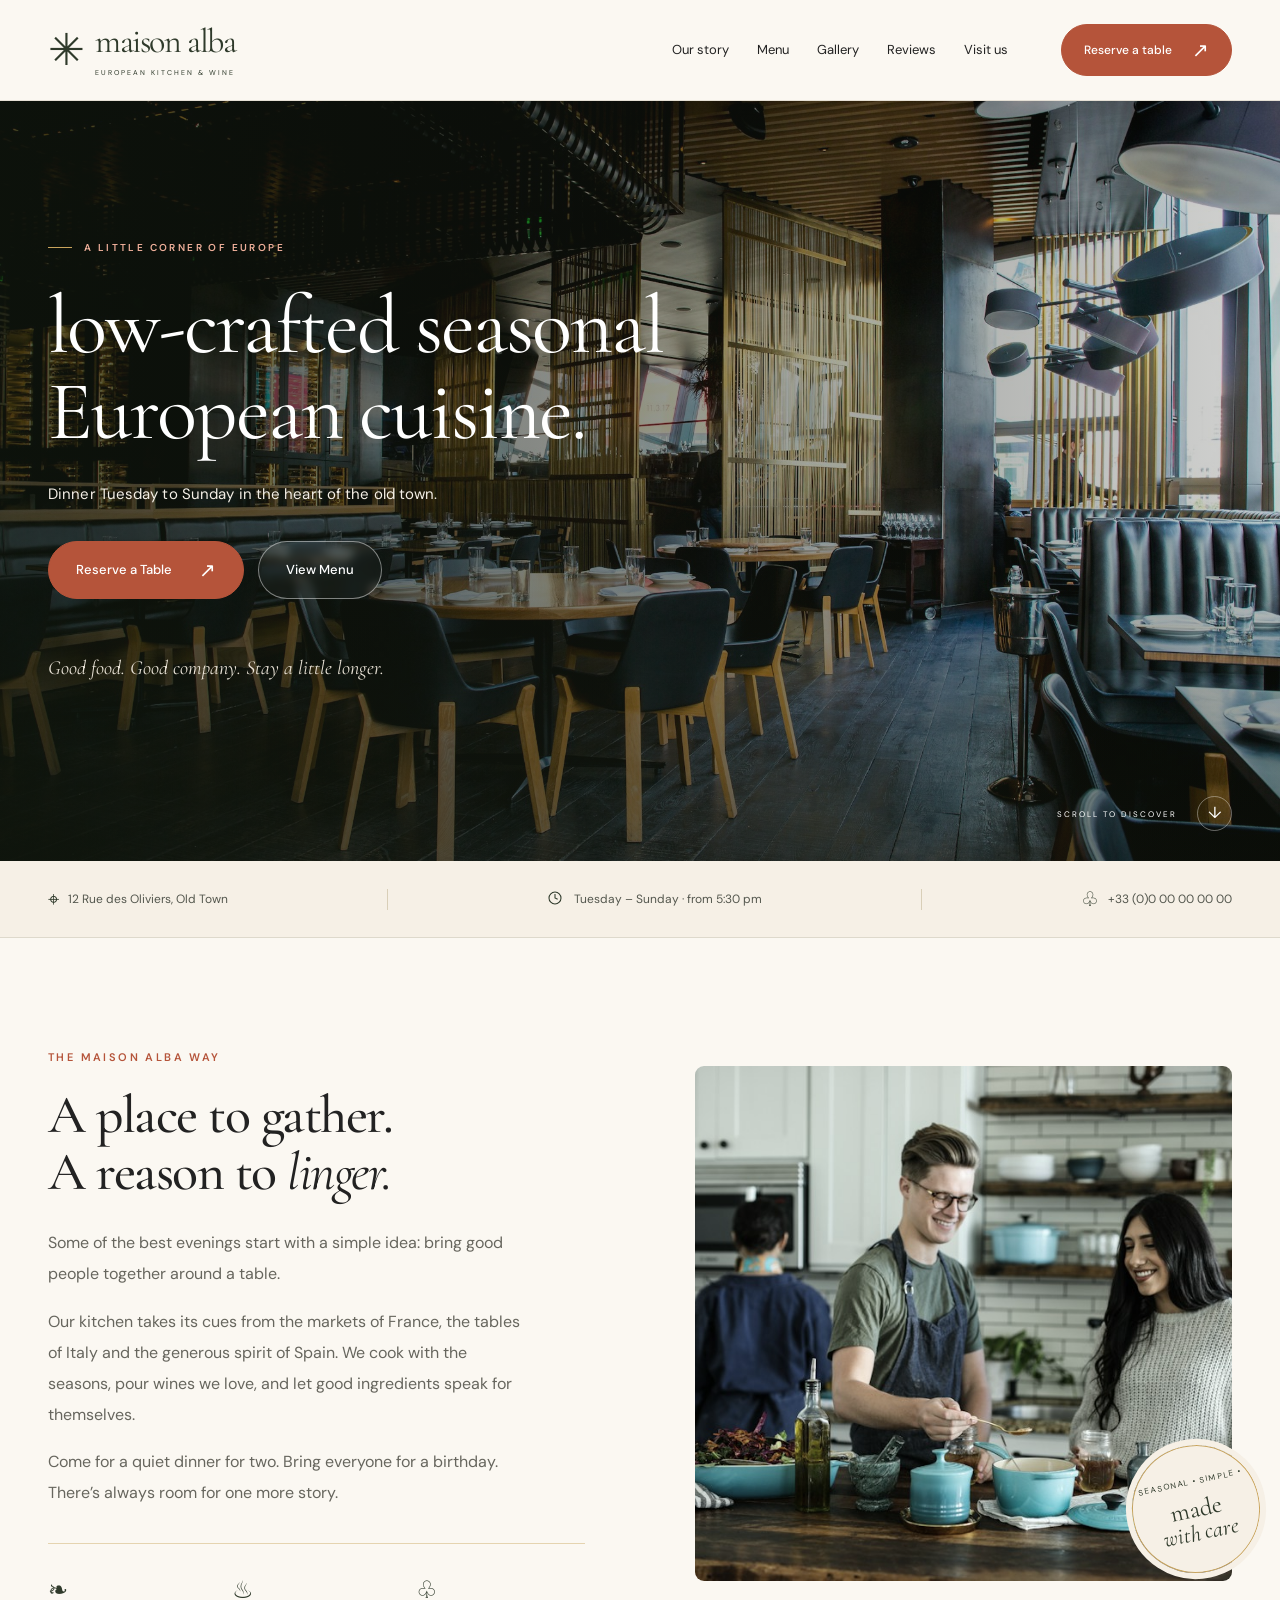
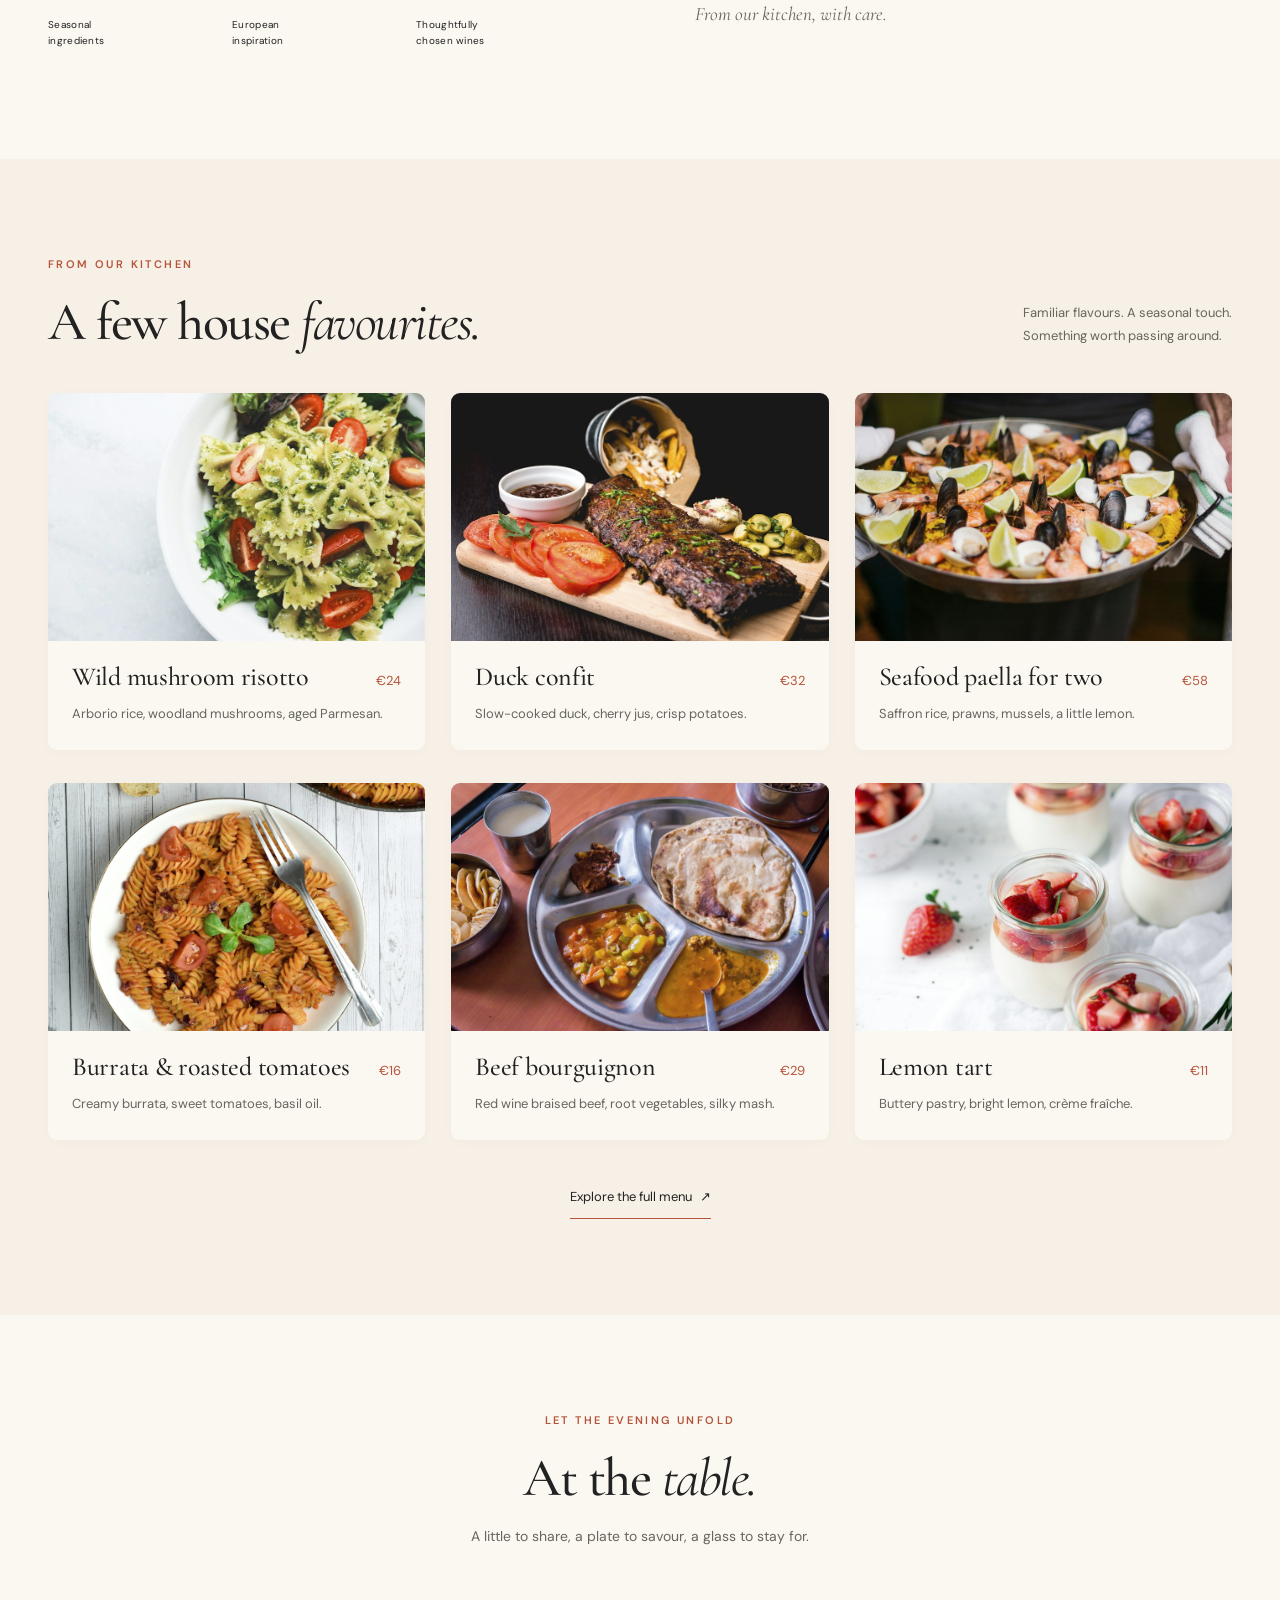
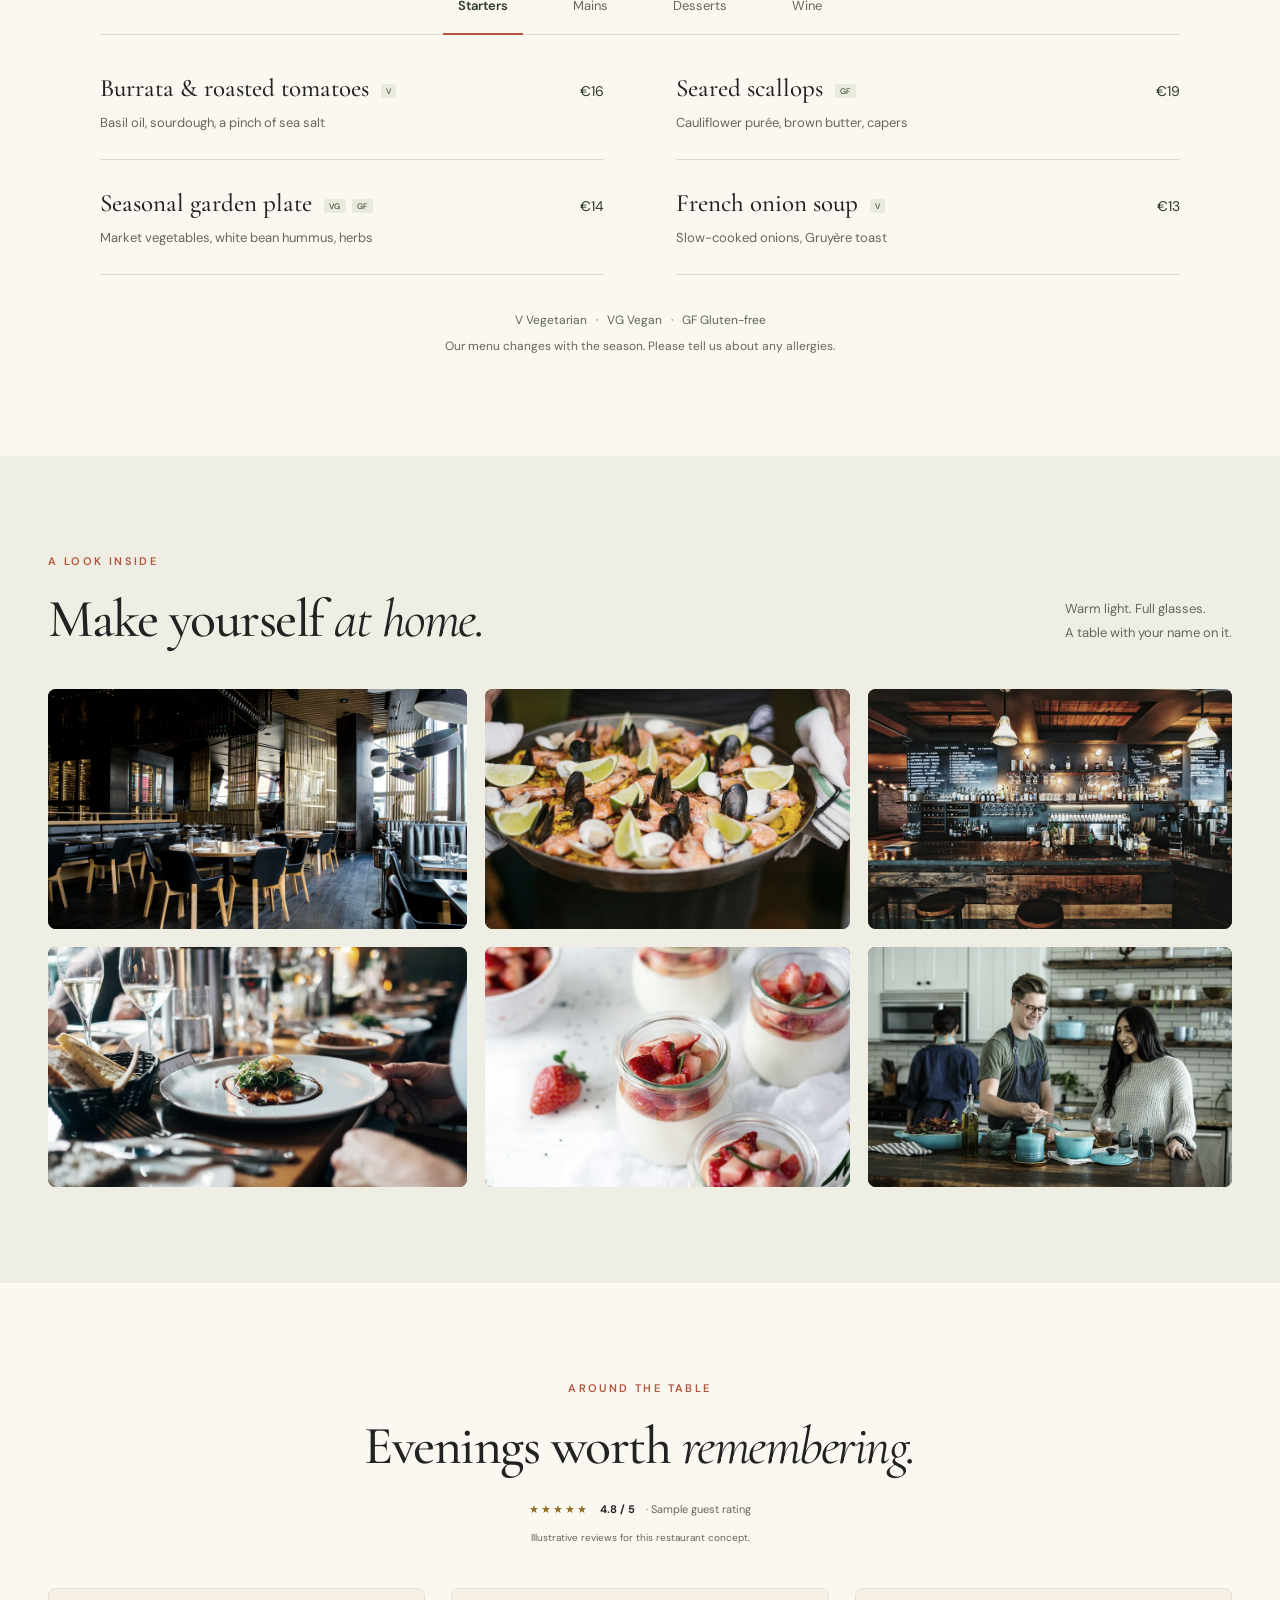
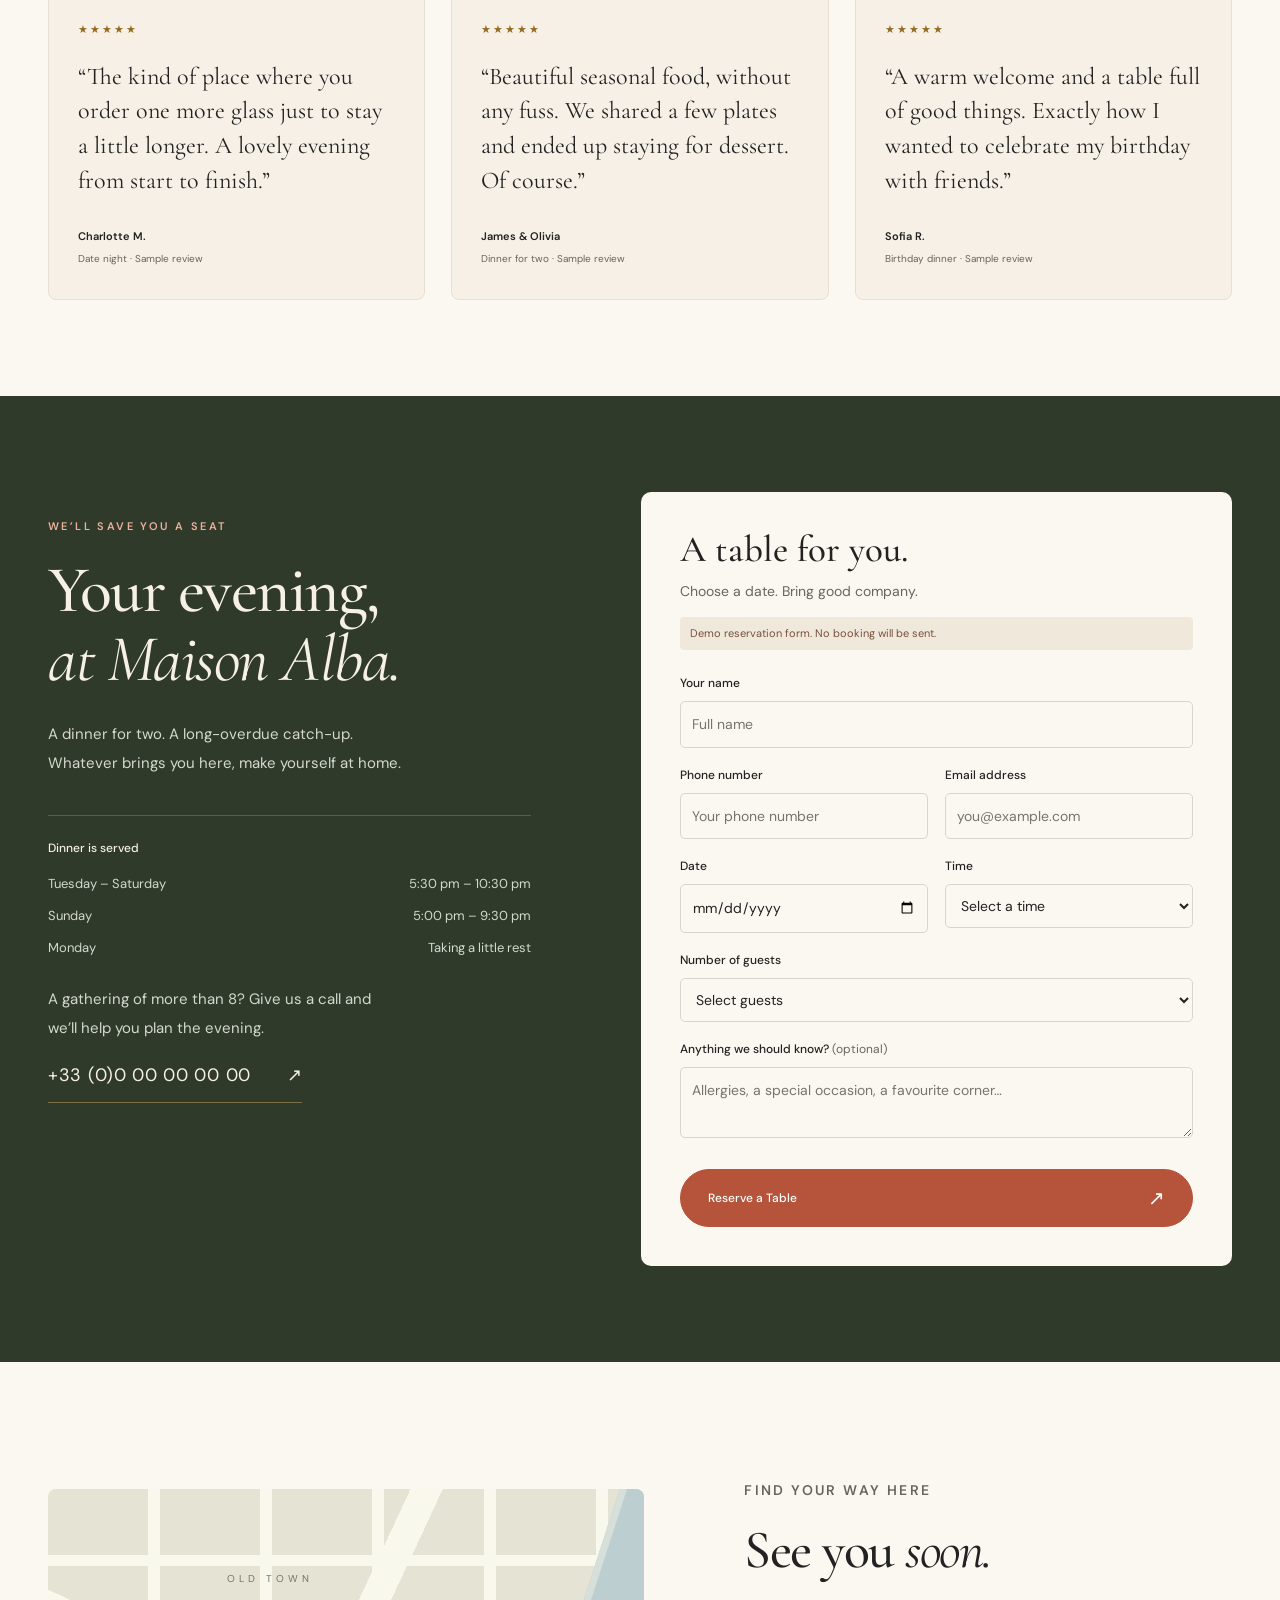
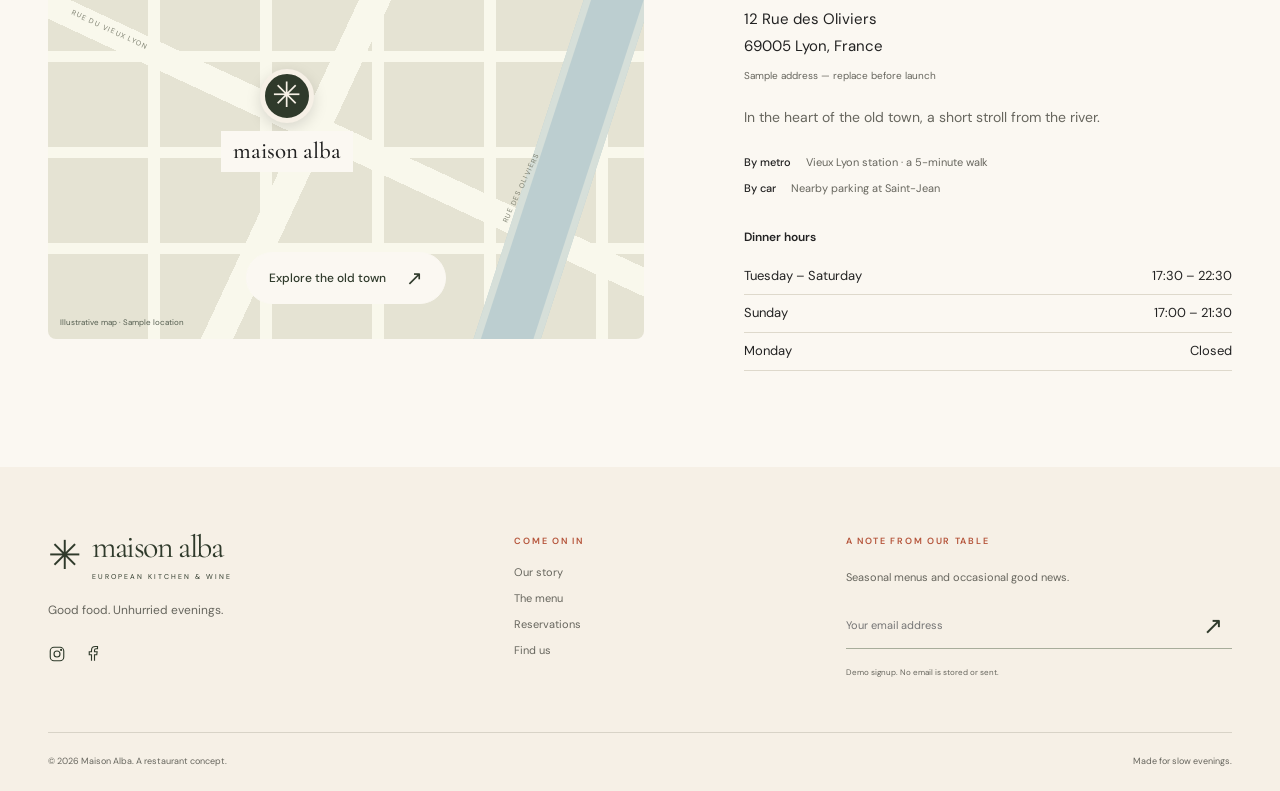
==== code/index.html @ ede5c7bf "Organize website source under code and preserve Vercel routes" ====
<!doctype html>
<html lang="en">
<head>
  <meta charset="utf-8">
  <meta name="viewport" content="width=device-width, initial-scale=1">
  <meta name="theme-color" content="#2F3A2B">
  <title>Maison Alba | Seasonal European Food, Made Slowly</title>
  <meta name="description" content="A little corner of Europe in the old town. Explore seasonal plates, discover the menu, and plan a relaxed evening at Maison Alba.">
  <meta property="og:title" content="Maison Alba — Good food. Unhurried evenings.">
  <meta property="og:description" content="Seasonal European food, made slowly. Discover our menu and find your place at the table.">
  <meta property="og:type" content="website">
  <meta property="og:url" content="https://maison-alba-old-town.bluishpig2.chatgpt.site">
  <meta property="og:image" content="https://maison-alba-old-town.bluishpig2.chatgpt.site/assets/dining.jpg">
  <link rel="stylesheet" href="../assets/fonts.css">
  <link rel="preload" as="image" href="../assets/dining.jpg">
  <link rel="stylesheet" href="styles.css">
  <!-- Demo business details: replace from config.js before using for a real restaurant. -->
  <script type="application/ld+json">{"@context":"https://schema.org","@type":"Restaurant","name":"Maison Alba (demonstration)","servesCuisine":["French","Italian","Spanish","Modern European"],"url":"https://maison-alba-old-town.bluishpig2.chatgpt.site","priceRange":"€€€","telephone":"+33 0 00 00 00 00","address":{"@type":"PostalAddress","streetAddress":"12 Rue des Oliviers (sample address)","addressLocality":"Lyon","postalCode":"69005","addressCountry":"FR"},"openingHoursSpecification":[{"@type":"OpeningHoursSpecification","dayOfWeek":["Tuesday","Wednesday","Thursday","Friday","Saturday"],"opens":"17:30","closes":"22:30"},{"@type":"OpeningHoursSpecification","dayOfWeek":"Sunday","opens":"17:00","closes":"21:30"}]}</script>
</head>
<body>
  <a class="skip-link" href="#main">Skip to content</a>
  <!-- Header -->
  <header class="header">
    <div class="header-inner wrap">
      <a class="wordmark" href="#" aria-label="Maison Alba home"><span class="brand-flower" aria-hidden="true">✳</span><span>maison alba<small>EUROPEAN KITCHEN & WINE</small></span></a>
      <nav class="navigation" id="navigation" aria-label="Main navigation"><a href="#story">Our story</a><a href="#menu">Menu</a><a href="#gallery">Gallery</a><a href="#reviews">Reviews</a><a href="#visit">Visit us</a></nav>
      <div class="header-actions"><a class="button button-small" href="#reserve">Reserve a table <span aria-hidden="true">↗</span></a><button class="menu-toggle" aria-label="Open menu" aria-expanded="false" aria-controls="navigation"><span></span><span></span></button></div>
    </div>
  </header>
  <main id="main">
    <!-- Hero -->
    <section class="hero" aria-labelledby="hero-title">
      <img class="hero-image" src="../assets/dining.jpg" alt="A warmly lit restaurant dining room with wooden tables, greenery and pendant lights" width="2000" height="1333" fetchpriority="high">
      <div class="hero-shade"></div>
      <div class="hero-content wrap">
        <p class="eyebrow light"><span></span> A LITTLE CORNER OF EUROPE</p>
        <h1 id="hero-title">low-crafted seasonal European cuisine.</h1>
        <p class="hero-subtitle">Dinner Tuesday to Sunday in the heart of the old town.</p>
        <div class="hero-buttons"><a class="button" href="#reserve">Reserve a Table <span aria-hidden="true">↗</span></a><a class="button button-outline" href="#menu">View Menu</a></div>
        <p class="hero-footnote">Good food. Good company. Stay a little longer.</p>
      </div>
      <a href="#story" class="scroll-hint" aria-label="Discover our story"><span>SCROLL TO DISCOVER</span><span aria-hidden="true">↓</span></a>
    </section>
    <div class="info-strip"><div class="wrap"><a href="#visit"><span aria-hidden="true">⌖</span> 12 Rue des Oliviers, Old Town</a><span class="info-divider"></span><p><svg class="hours-clock" aria-hidden="true" viewBox="0 0 24 24" fill="none" stroke="currentColor" stroke-width="1.6"><circle cx="12" cy="12" r="9"/><path d="M12 6v6l4 2"/></svg> Tuesday – Sunday · from 5:30 pm</p><span class="info-divider"></span><a data-phone href="#visit"><span aria-hidden="true">♧</span> +33 (0)0 00 00 00 00</a></div></div>
    <!-- Story -->
    <section class="story section wrap" id="story">
      <div class="story-copy reveal"><p class="eyebrow">THE MAISON ALBA WAY</p><h2>A place to gather.<br>A reason to <em>linger.</em></h2><p>Some of the best evenings start with a simple idea: bring good people together around a table.</p><p>Our kitchen takes its cues from the markets of France, the tables of Italy and the generous spirit of Spain. We cook with the seasons, pour wines we love, and let good ingredients speak for themselves.</p><p>Come for a quiet dinner for two. Bring everyone for a birthday. There’s always room for one more story.</p><div class="story-highlights"><div><span aria-hidden="true">❧</span>Seasonal<br>ingredients</div><div><span aria-hidden="true">♨</span>European<br>inspiration</div><div><span aria-hidden="true">♧</span>Thoughtfully<br>chosen wines</div></div></div>
      <div class="story-photo reveal"><img src="../assets/kitchen.jpg" loading="lazy" width="900" height="1100" alt="Hands preparing fresh ingredients in a busy kitchen"><span class="photo-note">From our kitchen, with care.</span><div class="round-stamp" aria-hidden="true">SEASONAL • SIMPLE •<br><b>made<br><i>with care</i></b></div></div>
    </section>
    <!-- Signature dishes -->
    <section class="signature section" id="dishes"><div class="wrap"><div class="section-heading reveal"><div><p class="eyebrow">FROM OUR KITCHEN</p><h2>A few house <em>favourites.</em></h2></div><p>Familiar flavours. A seasonal touch.<br>Something worth passing around.</p></div><div class="dish-grid" id="dish-grid"></div><div class="center section-link"><a class="text-link" href="#menu">Explore the full menu <span aria-hidden="true">↗</span></a></div></div></section>
    <!-- Tabbed menu -->
    <section class="menu-section section wrap" id="menu"><div class="center reveal"><p class="eyebrow">LET THE EVENING UNFOLD</p><h2>At the <em>table.</em></h2><p>A little to share, a plate to savour, a glass to stay for.</p></div><div class="menu-tabs" role="tablist" aria-label="Menu categories"><button id="tab-starters" role="tab" aria-selected="true" aria-controls="menu-panel" data-category="Starters">Starters</button><button id="tab-mains" role="tab" aria-selected="false" aria-controls="menu-panel" tabindex="-1" data-category="Mains">Mains</button><button id="tab-desserts" role="tab" aria-selected="false" aria-controls="menu-panel" tabindex="-1" data-category="Desserts">Desserts</button><button id="tab-wine" role="tab" aria-selected="false" aria-controls="menu-panel" tabindex="-1" data-category="Wine">Wine</button></div><div id="menu-panel" class="menu-items" role="tabpanel" aria-labelledby="tab-starters" tabindex="0"></div><p class="menu-note">V Vegetarian &nbsp; · &nbsp; VG Vegan &nbsp; · &nbsp; GF Gluten-free<br><span>Our menu changes with the season. Please tell us about any allergies.</span></p></section>
    <!-- Gallery -->
    <section class="gallery-section section" id="gallery"><div class="wrap"><div class="section-heading reveal"><div><p class="eyebrow">A LOOK INSIDE</p><h2>Make yourself <em>at home.</em></h2></div><p>Warm light. Full glasses.<br>A table with your name on it.</p></div><div class="gallery-grid" id="gallery-grid"></div></div></section>
    <!-- Clearly labelled illustrative reviews -->
    <section class="reviews section wrap" id="reviews"><div class="center reveal"><p class="eyebrow">AROUND THE TABLE</p><h2>Evenings worth <em>remembering.</em></h2><div class="rating-badge"><span aria-hidden="true">★★★★★</span> <b>4.8 / 5</b> <span>· Sample guest rating</span></div><p class="demo-caption">Illustrative reviews for this restaurant concept.</p></div><div class="review-grid"><figure class="review-card reveal"><div class="stars" aria-label="5 out of 5 stars">★★★★★</div><blockquote>“The kind of place where you order one more glass just to stay a little longer. A lovely evening from start to finish.”</blockquote><figcaption>Charlotte M.<span>Date night · Sample review</span></figcaption></figure><figure class="review-card reveal"><div class="stars" aria-label="5 out of 5 stars">★★★★★</div><blockquote>“Beautiful seasonal food, without any fuss. We shared a few plates and ended up staying for dessert. Of course.”</blockquote><figcaption>James & Olivia<span>Dinner for two · Sample review</span></figcaption></figure><figure class="review-card reveal"><div class="stars" aria-label="5 out of 5 stars">★★★★★</div><blockquote>“A warm welcome and a table full of good things. Exactly how I wanted to celebrate my birthday with friends.”</blockquote><figcaption>Sofia R.<span>Birthday dinner · Sample review</span></figcaption></figure></div></section>
    <!-- Reservation inquiry demo: connect an endpoint in config.js for production. -->
    <section class="reservation-section section" id="reserve"><div class="wrap reservation-grid"><div class="reservation-copy reveal"><p class="eyebrow light">WE’LL SAVE YOU A SEAT</p><h2>Your evening,<br><em>at Maison Alba.</em></h2><p>A dinner for two. A long-overdue catch-up.<br>Whatever brings you here, make yourself at home.</p><div class="reservation-hours"><h3>Dinner is served</h3><p>Tuesday – Saturday <span>5:30 pm – 10:30 pm</span></p><p>Sunday <span>5:00 pm – 9:30 pm</span></p><p>Monday <span>Taking a little rest</span></p></div><p class="group-note">A gathering of more than 8? Give us a call and we’ll help you plan the evening.</p><a class="light-link" data-phone href="#visit">+33 (0)0 00 00 00 00 <span aria-hidden="true">↗</span></a></div><form class="reservation-form" id="reservation-form" novalidate><h3>A table for you.</h3><p class="form-intro">Choose a date. Bring good company.</p><p class="demo-notice">Demo reservation form. No booking will be sent.</p><div class="form-grid"><div class="field full"><label for="name">Your name</label><input id="name" name="name" autocomplete="name" placeholder="Full name" required maxlength="100"><span class="error" id="name-error"></span></div><div class="field"><label for="phone">Phone number</label><input id="phone" name="phone" autocomplete="tel" type="tel" placeholder="Your phone number" required maxlength="30"><span class="error" id="phone-error"></span></div><div class="field"><label for="email">Email address</label><input id="email" name="email" autocomplete="email" type="email" placeholder="you@example.com" required maxlength="160"><span class="error" id="email-error"></span></div><div class="field"><label for="date">Date</label><input id="date" name="date" type="date" required><span class="error" id="date-error"></span></div><div class="field"><label for="time">Time</label><select id="time" name="time" required><option value="">Select a time</option>17:30</option><option>18:00</option><option>18:30</option><option>19:00</option><option>19:30</option><option>20:00</option><option>20:30</option><option>21:00</option></select><span class="error" id="time-error"></span></div><div class="field full"><label for="guests">Number of guests</label><select id="guests" name="guests" required><option value="">Select guests</option><option value="1">1 guest</option><option value="2">2 guests</option><option value="3">3 guests</option><option value="4">4 guests</option><option value="5">5 guests</option><option value="6">6 guests</option><option value="7">7 guests</option><option value="8">8 guests</option></select><span class="error" id="guests-error"></span></div><div class="field full"><label for="requests">Anything we should know? <span>(optional)</span></label><textarea id="requests" name="requests" rows="2" placeholder="Allergies, a special occasion, a favourite corner…" maxlength="1000"></textarea></div></div><button class="button form-submit" type="submit">Reserve a Table <span aria-hidden="true">↗</span></button><p class="form-status" id="reservation-status" role="status" tabindex="-1"></p></form></div></section>
    <!-- Visit: intentionally a map placeholder, with a real external directions action. -->
    <section class="visit section wrap" id="visit"><div class="visit-map" role="img" aria-label="Illustrative street map of the old town. This is a map placeholder, not the restaurant’s actual location."><div class="map-river"></div><span class="map-street street-one">RUE DU VIEUX LYON</span><span class="map-street street-two">RUE DES OLIVIERS</span><div class="map-pin"><span aria-hidden="true">✳</span><b>maison alba</b></div><span class="map-label">OLD TOWN</span><span class="map-disclaimer">Illustrative map · Sample location</span><a class="button button-small" href="https://www.google.com/maps/search/?api=1&query=Vieux+Lyon+France" target="_blank" rel="noopener">Explore the old town <span aria-hidden="true">↗</span></a></div><div class="visit-copy reveal"><p class="eyebrow">FIND YOUR WAY HERE</p><h2>See you <em>soon.</em></h2><address>12 Rue des Oliviers<br>69005 Lyon, France <small>Sample address — replace before launch</small></address><p>In the heart of the old town, a short stroll from the river.</p><div class="travel-info"><p><b>By metro</b> Vieux Lyon station · a 5-minute walk</p><p><b>By car</b> Nearby parking at Saint-Jean</p></div><table><caption>Dinner hours</caption><tbody><tr><th scope="row">Tuesday – Saturday</th><td>17:30 – 22:30</td></tr><tr><th scope="row">Sunday</th><td>17:00 – 21:30</td></tr><tr><th scope="row">Monday</th><td>Closed</td></tr></tbody></table></div></section>
  </main>
  <!-- Footer -->
  <footer class="footer"><div class="wrap footer-top"><div><a class="wordmark" href="#"><span class="brand-flower" aria-hidden="true">✳</span><span>maison alba<small>EUROPEAN KITCHEN & WINE</small></span></a><p>Good food. Unhurried evenings.</p><div class="social-links"><a href="https://www.instagram.com/" target="_blank" rel="noopener" aria-label="Instagram (placeholder profile)"><svg viewBox="0 0 24 24" aria-hidden="true"><rect x="3" y="3" width="18" height="18" rx="5"/><circle cx="12" cy="12" r="4"/><circle cx="17.5" cy="6.5" r=".7"/></svg></a><a href="https://www.facebook.com/" target="_blank" rel="noopener" aria-label="Facebook (placeholder profile)"><svg viewBox="0 0 24 24" aria-hidden="true"><path d="M14 21v-8h3l.5-4H14V7c0-1 .5-2 2-2h2V2h-3c-3 0-5 2-5 5v2H7v4h3v8"/></svg></a></div></div><div class="footer-nav"><p class="eyebrow">COME ON IN</p><a href="#story">Our story</a><a href="#menu">The menu</a><a href="#reserve">Reservations</a><a href="#visit">Find us</a></div><div class="newsletter"><p class="eyebrow">A NOTE FROM OUR TABLE</p><p>Seasonal menus and occasional good news.</p><form id="newsletter-form" novalidate><label class="sr-only" for="newsletter-email">Email address</label><div class="newsletter-input"><input id="newsletter-email" type="email" placeholder="Your email address" autocomplete="email" required><button type="submit" aria-label="Join the newsletter">↗</button></div><p id="newsletter-status" role="status"></p></form><small>Demo signup. No email is stored or sent.</small></div></div><div class="wrap footer-bottom"><span>© <span id="year">2026</span> Maison Alba. A restaurant concept.</span><span>Made for slow evenings.</span></div></footer>
  <div class="mobile-reserve"><a class="button" href="#reserve">Reserve a Table <span aria-hidden="true">↗</span></a></div>
  <dialog id="lightbox" aria-label="Photo gallery"><button class="lightbox-close" aria-label="Close photo">×</button><button class="lightbox-prev" aria-label="Previous photo">←</button><figure><img id="lightbox-image" src="../assets/dining.jpg" alt=""><figcaption id="lightbox-caption"></figcaption></figure><button class="lightbox-next" aria-label="Next photo">→</button></dialog>
  <script src="config.js"></script><script src="app.js"></script>
</body>
</html>
---- assets/fonts.css ----
/* Self-hosted Latin subset; see fonts/ license files. */
@font-face {
  font-family: 'Cormorant Garamond';
  font-style: italic;
  font-weight: 400 600;
  font-display: swap;
  src: url(fonts/cormorant-garamond-italic.woff2) format('woff2');
  unicode-range: U+0000-00FF, U+0131, U+0152-0153, U+02BB-02BC, U+02C6, U+02DA, U+02DC, U+0304, U+0308, U+0329, U+2000-206F, U+20AC, U+2122, U+2191, U+2193, U+2212, U+2215, U+FEFF, U+FFFD;
}
@font-face {
  font-family: 'Cormorant Garamond';
  font-style: normal;
  font-weight: 400 600;
  font-display: swap;
  src: url(fonts/cormorant-garamond-normal.woff2) format('woff2');
  unicode-range: U+0000-00FF, U+0131, U+0152-0153, U+02BB-02BC, U+02C6, U+02DA, U+02DC, U+0304, U+0308, U+0329, U+2000-206F, U+20AC, U+2122, U+2191, U+2193, U+2212, U+2215, U+FEFF, U+FFFD;
}
@font-face {
  font-family: 'DM Sans';
  font-style: normal;
  font-weight: 400 700;
  font-display: swap;
  src: url(fonts/dm-sans-normal.woff2) format('woff2');
  unicode-range: U+0000-00FF, U+0131, U+0152-0153, U+02BB-02BC, U+02C6, U+02DA, U+02DC, U+0304, U+0308, U+0329, U+2000-206F, U+20AC, U+2122, U+2191, U+2193, U+2212, U+2215, U+FEFF, U+FFFD;
}
---- code/styles.css ----
/* Foundations */
:root{--olive:#2f3a2b;--cream:#f6f0e6;--paper:#fbf8f2;--terracotta:#b5543a;--gold:#c9a45c;--ink:#222;--muted:#67665e;--line:#ded9cc;--serif:'Cormorant Garamond',Georgia,serif;--sans:'DM Sans',sans-serif}
*{box-sizing:border-box}html{scroll-behavior:smooth;scroll-padding-top:105px}body{margin:0;background:var(--paper);color:var(--ink);font-family:var(--sans);font-size:16px;line-height:1.75}button,input,select,textarea{font:inherit}button,a,input,select,textarea{-webkit-tap-highlight-color:transparent}a{color:inherit;text-decoration:none}button{cursor:pointer}button:disabled{cursor:wait;opacity:.65}img{display:block;width:100%;object-fit:cover}h1,h2,h3,p,figure{margin:0}h1,h2,h3{font-family:var(--serif);font-weight:500;line-height:1.05}h2{font-size:clamp(43px,4.2vw,61px);letter-spacing:-1.5px}h2 em,h1 em{font-weight:400}h3{font-size:30px}p+p{margin-top:16px}::selection{background:#d6c59f;color:var(--olive)}:focus-visible{outline:3px solid var(--terracotta);outline-offset:5px}.wrap{width:min(1200px,calc(100% - 96px));margin-inline:auto}.section{padding-top:96px;padding-bottom:96px}.center{text-align:center}.eyebrow{font-size:11px;letter-spacing:2.4px;font-weight:600;color:var(--terracotta);margin-bottom:20px}.eyebrow.light{color:#f0b09b}.button{display:inline-flex;align-items:center;justify-content:center;gap:27px;min-height:52px;padding:13px 27px;background:var(--terracotta);border:1px solid var(--terracotta);border-radius:40px;color:#fff;font-size:13px;font-weight:500;line-height:1.5;transition:transform .2s,background .2s,box-shadow .2s;white-space:nowrap}.button:hover{transform:translateY(-3px);background:#98452f;box-shadow:0 6px 20px #0001}.button span{font-size:20px;font-weight:400}.button-small{min-height:45px;padding:10px 22px;font-size:12px;gap:20px}.button-outline{border-color:#ffffff75;background:#ffffff08;backdrop-filter:blur(4px)}.button-outline:hover{background:#ffffff20}.text-link{font-size:13px;border-bottom:1px solid var(--terracotta);padding-bottom:9px}.text-link{display:inline-flex;align-items:center;gap:8px}.text-link span{margin-left:0}.skip-link{position:fixed;top:-100px;left:20px;background:var(--cream);padding:12px;z-index:100}.skip-link:focus{top:10px}.sr-only{position:absolute;width:1px;height:1px;padding:0;overflow:hidden;clip:rect(0,0,0,0);white-space:nowrap;border:0}
/* Sticky navigation */
.header{position:sticky;top:0;z-index:30;background:var(--paper);border-bottom:1px solid #e6e0d5}.header-inner{height:100px;display:flex;align-items:center;justify-content:space-between;gap:30px}.wordmark{display:inline-flex;align-items:center;gap:10px;color:var(--olive);flex-shrink:0}.wordmark>span:last-child{font-family:var(--serif);font-size:34px;line-height:1;letter-spacing:-1.4px}.wordmark small{font-family:var(--sans);display:block;letter-spacing:2px;font-size:7px;margin-top:10px;text-align:center}.brand-flower{font-size:44px;line-height:1;font-weight:400}.navigation{display:flex;gap:28px;margin-left:auto;margin-right:23px;font-size:12px}.navigation a{padding-block:10px;position:relative}.navigation a:after{content:'';position:absolute;height:1px;bottom:4px;left:0;right:100%;background:var(--terracotta);transition:right .25s}.navigation a:hover:after{right:0}.header-actions{display:flex;align-items:center;gap:18px}.menu-toggle{display:none;border:0;background:none;width:30px;height:32px;padding:6px 0}.menu-toggle span{display:block;height:1px;background:var(--olive);margin:6px 0;transition:transform .2s}
/* Immersive hero and location strip */
.hero{position:relative;min-height:665px;height:min(760px,calc(100svh - 100px));max-height:850px;isolation:isolate;color:white;display:flex;align-items:center}.hero-image{position:absolute;inset:0;height:100%;z-index:-3;object-position:center 57%}.hero-shade{position:absolute;inset:0;z-index:-2;background:linear-gradient(90deg,#11180fbb 0%,#171c1475 52%,#171b1430 100%),linear-gradient(0deg,#12180d70,transparent 50%)}.hero-content{padding-top:28px;padding-bottom:65px}.hero .eyebrow{font-size:10px;display:flex;align-items:center;gap:12px;margin-bottom:26px}.hero .eyebrow span{width:24px;height:1px;background:var(--gold)}h1{font-size:clamp(62px,6.5vw,94px);font-weight:400;letter-spacing:-2px;line-height:1.04;max-width:1000px;text-wrap:balance}h1 em{color:#efe0c6}.hero-subtitle{font-size:15px;margin-top:25px;color:#f5f0e7;letter-spacing:.1px}.hero-buttons{display:flex;gap:14px;margin-top:34px}.hero-footnote{font-family:var(--serif);font-style:italic;font-size:20px;color:#e7e1d5;margin-top:52px}.scroll-hint{position:absolute;bottom:30px;right:max(48px,calc((100vw - 1200px)/2));display:flex;align-items:center;gap:20px}.scroll-hint span:first-child{font-size:8px;letter-spacing:2px}.scroll-hint span:last-child{border:1px solid #ffffff60;border-radius:50%;width:35px;height:35px;text-align:center;line-height:32px}.info-strip{background:var(--cream);border-bottom:1px solid var(--line)}.info-strip .wrap{display:flex;align-items:center;justify-content:space-between;gap:25px;min-height:76px;font-size:11px;color:#54574e}.info-strip p{margin:0}.info-strip a{display:flex;align-items:center;gap:9px}.info-strip a>span{font-size:20px;color:var(--olive)}.info-divider{width:1px;height:21px;background:#d9cfb8}.hours-clock{display:inline-block;width:16px;height:16px;vertical-align:-3px;margin-right:8px;color:var(--olive)}
/* Our story */
.story{display:grid;grid-template-columns:1fr 1fr;gap:110px;align-items:center;padding-top:110px;padding-bottom:110px}.story-copy h2{margin-bottom:27px}.story-copy>p:not(.eyebrow){font-size:14px;color:var(--muted);max-width:480px;line-height:1.95}.story-photo{position:relative;padding-bottom:0}.story-photo>img{height:515px;border-radius:9px;object-position:42% center;filter:saturate(.7)}.photo-note{display:block;margin-top:16px;font-family:var(--serif);font-size:19px;font-style:italic;color:var(--muted)}.round-stamp{position:absolute;right:-28px;bottom:58px;width:128px;height:128px;border-radius:50%;background:var(--cream);border:1px solid var(--gold);outline:6px solid var(--cream);color:var(--olive);display:flex;align-items:center;justify-content:center;text-align:center;flex-direction:column;font-size:8px;letter-spacing:1.3px;transform:rotate(-12deg)}.round-stamp b{font:25px/.9 var(--serif);margin-top:10px;letter-spacing:0}.round-stamp i{font-size:23px}.story-highlights{display:grid;grid-template-columns:repeat(3,1fr);margin-top:34px;padding-top:27px;border-top:1px solid #c9a45c70;gap:15px}.story-highlights>div{font-size:10px;line-height:1.6;letter-spacing:.3px}.story-highlights span{display:block;font-size:24px;color:var(--olive);margin-bottom:8px}
/* Dish cards */
.signature{background:var(--cream)}.section-heading{display:flex;justify-content:space-between;align-items:flex-end;gap:40px;margin-bottom:42px}.section-heading>p{font-size:13px;line-height:1.8;color:var(--muted);padding-bottom:3px}.dish-grid{display:grid;grid-template-columns:repeat(3,1fr);gap:33px 26px}.dish-card{overflow:hidden;background:var(--paper);border-radius:9px;box-shadow:0 2px 12px #2f3a2b06}.dish-photo{overflow:hidden}.dish-photo img{height:248px;transition:transform .6s;filter:saturate(.8)}.dish-card:hover img{transform:scale(1.05)}.dish-copy{padding:22px 24px 25px}.dish-title{display:flex;align-items:baseline;justify-content:space-between;gap:10px}.dish-title h3{font-size:26px;letter-spacing:-.3px}.dish-title>span{font-size:13px;color:var(--terracotta);white-space:nowrap}.dish-copy p{font-size:11px;color:var(--muted);line-height:1.8;margin-top:9px}.section-link{margin-top:42px}
/* Menu */
.menu-section{max-width:1080px}.menu-section .center>p:last-child{margin-top:18px;font-size:14px;color:var(--muted)}.menu-tabs{display:flex;justify-content:center;gap:35px;margin:33px auto 40px;border-bottom:1px solid var(--line)}.menu-tabs button{border:0;background:none;padding:13px 15px 16px;font-size:13px;color:var(--muted);position:relative}.menu-tabs button[aria-selected=true]{color:var(--olive);font-weight:600}.menu-tabs button[aria-selected=true]:after{content:'';position:absolute;bottom:-1px;left:0;right:0;height:2px;background:var(--terracotta)}.menu-items{display:grid;grid-template-columns:1fr 1fr;column-gap:72px;row-gap:30px;min-height:200px}.menu-item{padding-bottom:23px;border-bottom:1px solid var(--line)}.menu-item-title{display:flex;justify-content:space-between;gap:18px;align-items:baseline}.menu-item h3{font-size:25px}.menu-item-title>span{font-size:14px;color:var(--olive)}.menu-item p{font-size:12px;color:var(--muted);margin-top:9px}.diet{display:inline-block;font-size:8px;letter-spacing:.4px;padding:1px 5px;background:#e8eadd;color:#47553f;border-radius:3px;margin-left:6px;vertical-align:middle;font-family:var(--sans);line-height:1.6}.menu-note{text-align:center;font-size:10px;color:#5d6557;margin-top:32px;line-height:2.2}.menu-note span{color:var(--muted)}
/* Gallery */
.gallery-section{background:#eeeee4}.gallery-grid{display:grid;grid-template-columns:1.15fr 1fr 1fr;grid-template-rows:240px 240px;gap:18px}.gallery-photo{padding:0;border:0;position:relative;overflow:hidden;border-radius:8px;background:var(--olive)}.gallery-photo img{height:100%;transition:transform .6s;filter:saturate(.7)}.gallery-photo:hover img{transform:scale(1.05)}.gallery-photo:after{content:'↗';position:absolute;bottom:15px;right:15px;width:33px;height:33px;border:1px solid #ffffff80;border-radius:50%;color:#fff;line-height:30px;background:#0002;opacity:0;transition:opacity .2s}.gallery-photo:hover:after,.gallery-photo:focus-visible:after{opacity:1}
/* Guest quotes */
.rating-badge{display:inline-flex;align-items:center;gap:11px;font-size:11px;margin-top:25px}.rating-badge>span:first-child,.stars{color:#936a20;letter-spacing:2px}.rating-badge>span:last-child{color:var(--muted)}.demo-caption{font-size:10px;color:var(--muted);margin-top:7px}.review-grid{display:grid;grid-template-columns:repeat(3,1fr);gap:26px;margin-top:42px}.review-card{padding:31px 29px;background:var(--cream);border:1px solid #e6e0d4;border-radius:8px}.stars{font-size:11px}.review-card blockquote{font-family:var(--serif);font-size:24px;line-height:1.45;margin:20px 0 28px}.review-card figcaption{font-size:11px;font-weight:600}.review-card figcaption span{display:block;font-weight:400;color:var(--muted);font-size:10px;margin-top:4px}
/* Reservations */
.reservation-section{background:var(--olive);color:var(--cream)}.reservation-grid{display:grid;grid-template-columns:.9fr 1.1fr;gap:110px;align-items:start}.reservation-copy{padding-top:25px}.reservation-copy h2{font-size:66px}.reservation-copy>p:not(.eyebrow){color:#d5d8ce;font-size:13px;margin-top:26px;line-height:1.9}.reservation-hours{margin-top:38px;border-top:1px solid #ffffff30;padding-top:26px}.reservation-hours h3{font-family:var(--sans);font-size:12px;margin-bottom:18px;font-weight:500}.reservation-hours p{font-size:11px;color:#d5d8ce;display:flex;justify-content:space-between;gap:20px}.reservation-hours p+p{margin-top:9px}.reservation-copy .group-note{font-size:11px;max-width:340px;margin-top:30px}.light-link{display:inline-block;font-size:18px;letter-spacing:.7px;margin-top:18px;border-bottom:1px solid #c9a45c80;padding-bottom:10px}.light-link span{margin-left:30px}.reservation-form{background:var(--paper);color:var(--ink);border-radius:10px;padding:39px}.reservation-form h3{font-size:37px}.form-intro{font-size:12px;color:var(--muted);margin-top:10px}.demo-notice{font-size:10px;color:#77523f;margin:13px 0 23px;padding:7px 10px;background:#f0e9db;border-radius:4px}.form-grid{display:grid;grid-template-columns:1fr 1fr;gap:17px}.field{min-width:0}.field.full{grid-column:1/-1}.field label{display:block;font-size:10px;font-weight:500;margin-bottom:7px}.field label span{font-weight:400;color:var(--muted)}.field input,.field select,.field textarea{width:100%;min-width:0;background:transparent;border:1px solid #d7d6cc;border-radius:5px;padding:10px 11px;font-size:11px;color:var(--ink);min-height:42px}.field input::placeholder,.field textarea::placeholder{color:#75756d;opacity:1}.field textarea{resize:vertical;min-height:80px}.field input[aria-invalid=true],.field select[aria-invalid=true]{border-color:#a13e2b}.error{display:block;font-size:10px;color:#a13e2b;line-height:1.5;margin-top:4px}.error:empty{display:none}.form-submit{margin-top:22px;width:100%;font-size:12px;justify-content:space-between}.form-status{font-size:12px;color:var(--olive);margin-top:13px;line-height:1.7}.form-status:empty{display:none}
/* Visit */
.visit{display:grid;grid-template-columns:1.1fr .9fr;gap:100px;align-items:center}.visit-copy h2{margin-bottom:27px}.visit-copy address{font-style:normal;font-size:15px;line-height:1.8}.visit-copy address small{display:block;font-size:10px;color:var(--muted);margin-top:7px}.visit-copy>p{font-size:12px;color:var(--muted);margin-top:20px}.travel-info{margin-top:24px}.travel-info p{font-size:11px;color:var(--muted);margin-top:7px}.travel-info b{font-weight:500;color:var(--ink);margin-right:12px}.visit table{width:100%;border-collapse:collapse;margin-top:28px;font-size:11px}.visit caption{text-align:left;font-size:12px;margin-bottom:10px;font-weight:600}.visit th{text-align:left;font-weight:400}.visit td{text-align:right}.visit td,.visit th{padding:7px 0;border-bottom:1px solid var(--line)}.visit-map{height:450px;background-color:#e5e3d3;background-image:linear-gradient(25deg,transparent 44%,#f9f8ec 44%,#f9f8ec 48%,transparent 48%),linear-gradient(115deg,transparent 45%,#f9f8ec 45%,#f9f8ec 49%,transparent 49%),repeating-linear-gradient(0deg,transparent 0,transparent 85px,#f9f8ec 85px,#f9f8ec 96px),repeating-linear-gradient(90deg,transparent 0,transparent 100px,#f9f8ec 100px,#f9f8ec 112px);position:relative;overflow:hidden;border-radius:8px}.map-river{position:absolute;right:35px;top:-80px;width:64px;height:630px;background:#bcced0;transform:rotate(18deg);border-inline:7px solid #d6dfd9}.map-pin{position:absolute;top:40%;left:29%;display:flex;align-items:center;flex-direction:column}.map-pin>span{width:54px;height:54px;color:var(--cream);background:var(--olive);border:5px solid var(--cream);border-radius:50%;font-size:35px;text-align:center;line-height:42px;box-shadow:0 5px 15px #0002}.map-pin b{font-family:var(--serif);font-size:23px;background:var(--paper);padding:0 12px;margin-top:8px;font-weight:500}.map-label{position:absolute;top:18%;left:30%;letter-spacing:4px;font-size:10px;color:#707866}.map-street{position:absolute;font-size:7px;letter-spacing:1px;color:#7b7e6e}.street-one{top:30%;left:20px;transform:rotate(25deg)}.street-two{top:65%;right:85px;transform:rotate(-65deg)}.visit-map>.button{position:absolute;bottom:35px;left:50%;transform:translateX(-50%);background:var(--paper);border-color:var(--paper);color:var(--olive)}.map-disclaimer{position:absolute;bottom:10px;left:12px;font-size:8px;color:#555e50}
/* Footer */
.footer{background:var(--cream);padding-top:64px}.footer-top{display:grid;grid-template-columns:1fr .65fr 1fr;gap:80px;padding-bottom:48px}.footer-top>div>p:not(.eyebrow){font-size:12px;color:var(--muted);margin-top:20px}.footer .wordmark>span:last-child{font-size:32px}.footer .wordmark .brand-flower{font-size:40px}.social-links{display:flex;gap:18px;margin-top:24px}.social-links svg{height:18px;width:18px;fill:none;stroke:var(--olive);stroke-width:1.5;display:block}.footer .eyebrow{font-size:9px;letter-spacing:1.7px;margin-top:3px;margin-bottom:18px}.footer-nav{display:flex;align-items:flex-start;flex-direction:column;gap:7px}.footer-nav .eyebrow{margin-bottom:6px}.footer-nav a{font-size:11px;color:var(--muted)}.newsletter>p:not(.eyebrow){font-size:11px!important;margin-top:0!important}.newsletter-input{display:flex;justify-content:space-between;border-bottom:1px solid #a8ad9b;margin-top:17px}.newsletter-input input{border:0;background:none;width:100%;font-size:11px;padding:10px 0;min-width:0}.newsletter-input button{background:none;border:0;color:var(--olive);font-size:24px;width:40px}.newsletter small{font-size:8px;color:var(--muted)}#newsletter-status{font-size:11px;color:var(--olive);margin-top:7px}.footer-bottom{border-top:1px solid #d8d3c7;display:flex;justify-content:space-between;padding-block:21px;font-size:9px;color:var(--muted)}.mobile-reserve{display:none}
/* Accessible image viewer */
#lightbox{padding:0;border:0;background:transparent;max-width:95vw;max-height:95svh;overflow:visible;color:white}#lightbox::backdrop{background:#11160fed}#lightbox figure{margin:0}#lightbox img{width:auto;max-width:80vw;height:auto;max-height:78svh;border-radius:6px;object-fit:contain}#lightbox figcaption{text-align:center;padding-top:13px;font-family:var(--serif);font-size:23px}#lightbox button{position:absolute;z-index:1;border:1px solid #ffffff70;border-radius:50%;background:#263021;color:white;width:40px;height:40px;font-size:23px;line-height:1}.lightbox-close{right:0;top:-50px}.lightbox-prev{left:-50px;top:45%}.lightbox-next{right:-50px;top:45%}body.modal-open{overflow:hidden}
/* Responsive layouts and reduced motion */
.reveal{opacity:1;transform:none}.motion-ready .reveal{opacity:0;transform:translateY(20px);transition:opacity .7s ease,transform .7s ease}.motion-ready .reveal.visible{opacity:1;transform:none}
@media(min-width:1440px){.hero-content{padding-top:0}.hero{min-height:720px}}
@media(max-width:1100px){.wrap{width:calc(100% - 64px)}.navigation{gap:19px;margin-right:5px}.header-inner{gap:20px}.story{gap:65px}.reservation-grid{gap:65px}.visit{gap:60px}.dish-copy{padding:18px}.dish-title h3{font-size:23px}.footer-top{gap:45px}}
@media(max-width:1023px){.header-inner{height:85px}.navigation{display:none;position:absolute;top:85px;left:0;right:0;background:var(--paper);padding:18px 32px 28px;margin:0;border-bottom:1px solid var(--line);box-shadow:0 8px 15px #0001}.navigation.open{display:flex;flex-direction:column;gap:5px}.navigation a{font-size:16px;padding:10px 0}.menu-toggle{display:block}.menu-toggle[aria-expanded=true] span:first-child{transform:translateY(3.5px) rotate(45deg)}.menu-toggle[aria-expanded=true] span:last-child{transform:translateY(-3.5px) rotate(-45deg)}.hero{height:650px;min-height:0}.hero h1{font-size:76px}.story{gap:48px}.story-photo>img{height:490px}.round-stamp{right:-15px;width:110px;height:110px}.dish-grid{gap:20px}.dish-photo img{height:200px}.dish-title{align-items:flex-start}.dish-title h3{font-size:22px}.dish-title>span{font-size:11px}.dish-copy p{font-size:10px}.reservation-grid{gap:45px}.reservation-copy h2{font-size:55px}.reservation-form{padding:29px}.visit{gap:45px}.footer-top{gap:35px}.gallery-grid{grid-template-rows:210px 210px}.review-card{padding:24px}.review-card blockquote{font-size:22px}.info-strip .wrap{gap:15px;font-size:10px}}
@media(max-width:767px){.wrap{width:calc(100% - 40px)}.section{padding-top:64px;padding-bottom:64px}html{scroll-padding-top:84px}.header-inner{height:78px}.wordmark>span:last-child{font-size:29px}.brand-flower{font-size:36px}.wordmark small{font-size:6px;letter-spacing:1.6px;margin-top:8px}.header-actions .button{min-height:39px;font-size:10px;padding:9px 16px;gap:15px}.header-actions .button span{font-size:16px}.header-actions{gap:14px}.header-inner{gap:10px}.navigation{top:78px;padding-inline:20px}.hero{height:660px}.hero h1{font-size:64px;letter-spacing:-1.4px}.hero h1 br{display:none}.hero h1{max-width:590px}.hero-subtitle{font-size:14px;max-width:330px}.hero-content{padding-top:0;padding-bottom:40px}.hero-shade{background:linear-gradient(90deg,#11180fc5,#171c1465),linear-gradient(0deg,#12180d60,transparent)}.hero-footnote{font-size:19px;margin-top:42px}.scroll-hint{right:22px;bottom:23px}.scroll-hint span:first-child{display:none}.info-strip .wrap{flex-wrap:wrap;justify-content:center;gap:6px 25px;padding-block:20px;font-size:10px}.info-divider{display:none}.info-strip .wrap>p{order:3;flex-basis:100%;text-align:center}.story{grid-template-columns:1fr;gap:42px}.story-copy>p:not(.eyebrow){max-width:none}.story-photo{margin-right:15px}.story-photo>img{height:430px}.round-stamp{right:-15px}.story-highlights{max-width:400px}.section-heading{display:block;margin-bottom:30px}.section-heading>p{margin-top:19px}.dish-grid{grid-template-columns:repeat(2,1fr);gap:20px 16px}.dish-photo img{height:225px}.dish-copy{padding:18px}.dish-title h3{font-size:24px}.dish-copy p{font-size:11px}.menu-items{column-gap:30px}.menu-item h3{font-size:23px}.menu-tabs{gap:20px}.menu-item p{font-size:11px}.gallery-grid{grid-template-columns:1fr 1fr;grid-template-rows:220px 190px 190px;gap:14px}.gallery-photo:first-child{grid-row:auto;grid-column:span 2}.gallery-photo:nth-child(4){grid-column:auto}.gallery-photo:nth-child(6){display:block}.gallery-grid{grid-template-rows:260px 190px 190px 190px}.gallery-photo:last-child{grid-column:span 2}.review-grid{grid-template-columns:1fr;gap:16px;margin-top:30px}.review-card blockquote{font-size:25px}.review-card{padding:26px 30px}.reservation-grid{grid-template-columns:1fr;gap:38px}.reservation-copy{padding-top:0}.reservation-copy h2{font-size:58px}.reservation-hours{max-width:470px}.reservation-copy .group-note{max-width:100%}.reservation-form{padding:32px}.visit{grid-template-columns:1fr;gap:40px}.visit-map{height:370px}.visit-copy{order:-1}.visit-copy table{max-width:450px}.footer-top{grid-template-columns:1fr 1fr;gap:35px}.newsletter{grid-column:span 2;max-width:500px}.footer-bottom{margin-bottom:68px;font-size:8px}.mobile-reserve{display:block;position:fixed;bottom:0;left:0;right:0;background:#fbf8f2f5;backdrop-filter:blur(10px);padding:10px 20px calc(10px + env(safe-area-inset-bottom));z-index:25;border-top:1px solid var(--line)}.mobile-reserve .button{width:100%;min-height:45px;font-size:12px;justify-content:space-between;padding-inline:25px}#lightbox img{max-width:86vw;max-height:72svh}.lightbox-prev{left:0!important;top:auto!important;bottom:-53px}.lightbox-next{right:0!important;top:auto!important;bottom:-53px}}
@media(max-width:639px){.hero{height:620px}.hero h1{font-size:58px;max-width:380px}.hero .eyebrow{font-size:8px;letter-spacing:1.8px}.hero-buttons{gap:10px}.hero-buttons .button{font-size:11px;padding:13px 20px;gap:20px}.hero-footnote{font-size:17px}.hero-image{object-position:60% center}.hero-subtitle{font-size:12px;max-width:285px}.info-strip .wrap{font-size:9px;gap:8px 17px}.info-strip a>span{font-size:16px}.story-photo>img{height:370px}.eyebrow{font-size:9px;letter-spacing:2px;margin-bottom:16px}.dish-grid{gap:20px 13px}.dish-photo img{height:172px}.dish-copy{padding:15px 13px 19px}.dish-title{display:block}.dish-title h3{font-size:24px;line-height:1.07;min-height:51px}.dish-title>span{display:block;margin-top:9px;font-size:12px}.dish-copy p{font-size:10px;line-height:1.7}.menu-items{grid-template-columns:1fr;gap:23px;min-height:350px}.menu-item h3{font-size:25px}.menu-tabs{gap:7px;margin-bottom:30px}.menu-tabs button{font-size:12px;padding-inline:14px}.menu-section .center>p:last-child{font-size:12px}.gallery-grid{grid-template-rows:230px 160px 160px 190px;gap:12px}.rating-badge{gap:8px;font-size:10px;flex-wrap:wrap;justify-content:center}.review-card blockquote{font-size:23px}.reservation-form{padding:25px 20px}.form-grid{gap:16px 12px}.field input,.field select,.field textarea{font-size:12px;min-height:45px;padding-inline:9px}.reservation-copy h2{font-size:55px}.form-intro{font-size:11px}.demo-notice{font-size:9px}.reservation-form h3{font-size:34px}.footer-top{gap:30px 20px}.footer-top>.footer-nav{padding-left:25px}.footer .wordmark>span:last-child{font-size:28px}.footer .wordmark .brand-flower{font-size:30px}.footer .wordmark small{font-size:5px}.footer .wordmark{gap:5px}.footer-bottom{gap:20px;align-items:start}.footer-bottom>span:last-child{text-align:right}}
@media(prefers-reduced-motion:reduce){html{scroll-behavior:auto}*,*:before,*:after{transition:none!important;animation:none!important}.motion-ready .reveal{opacity:1;transform:none}}
/* Comfortable reading and touch targets on smaller screens. */
.story-copy>p:not(.eyebrow){font-size:16px}.dish-copy p{font-size:13px}.navigation{font-size:13px}.info-strip .wrap{font-size:12px}.menu-item p{font-size:13px}.field label{font-size:12px}.field input,.field select,.field textarea{font-size:14px;min-height:44px}.reservation-copy>p:not(.eyebrow){font-size:15px}.reservation-hours p{font-size:13px}.visit-copy>p{font-size:14px}.visit table{font-size:13px}.demo-notice{font-size:11px}.menu-note{font-size:12px}.form-intro{font-size:14px}.error{font-size:12px}
@media(max-width:1023px){.info-strip .wrap{font-size:10px}}
@media(max-width:767px){.field input,.field select,.field textarea{font-size:16px}.dish-copy p{font-size:12px}.navigation a{min-height:44px}.gallery-photo:after{opacity:1}.reservation-copy>p:not(.eyebrow){font-size:14px}}
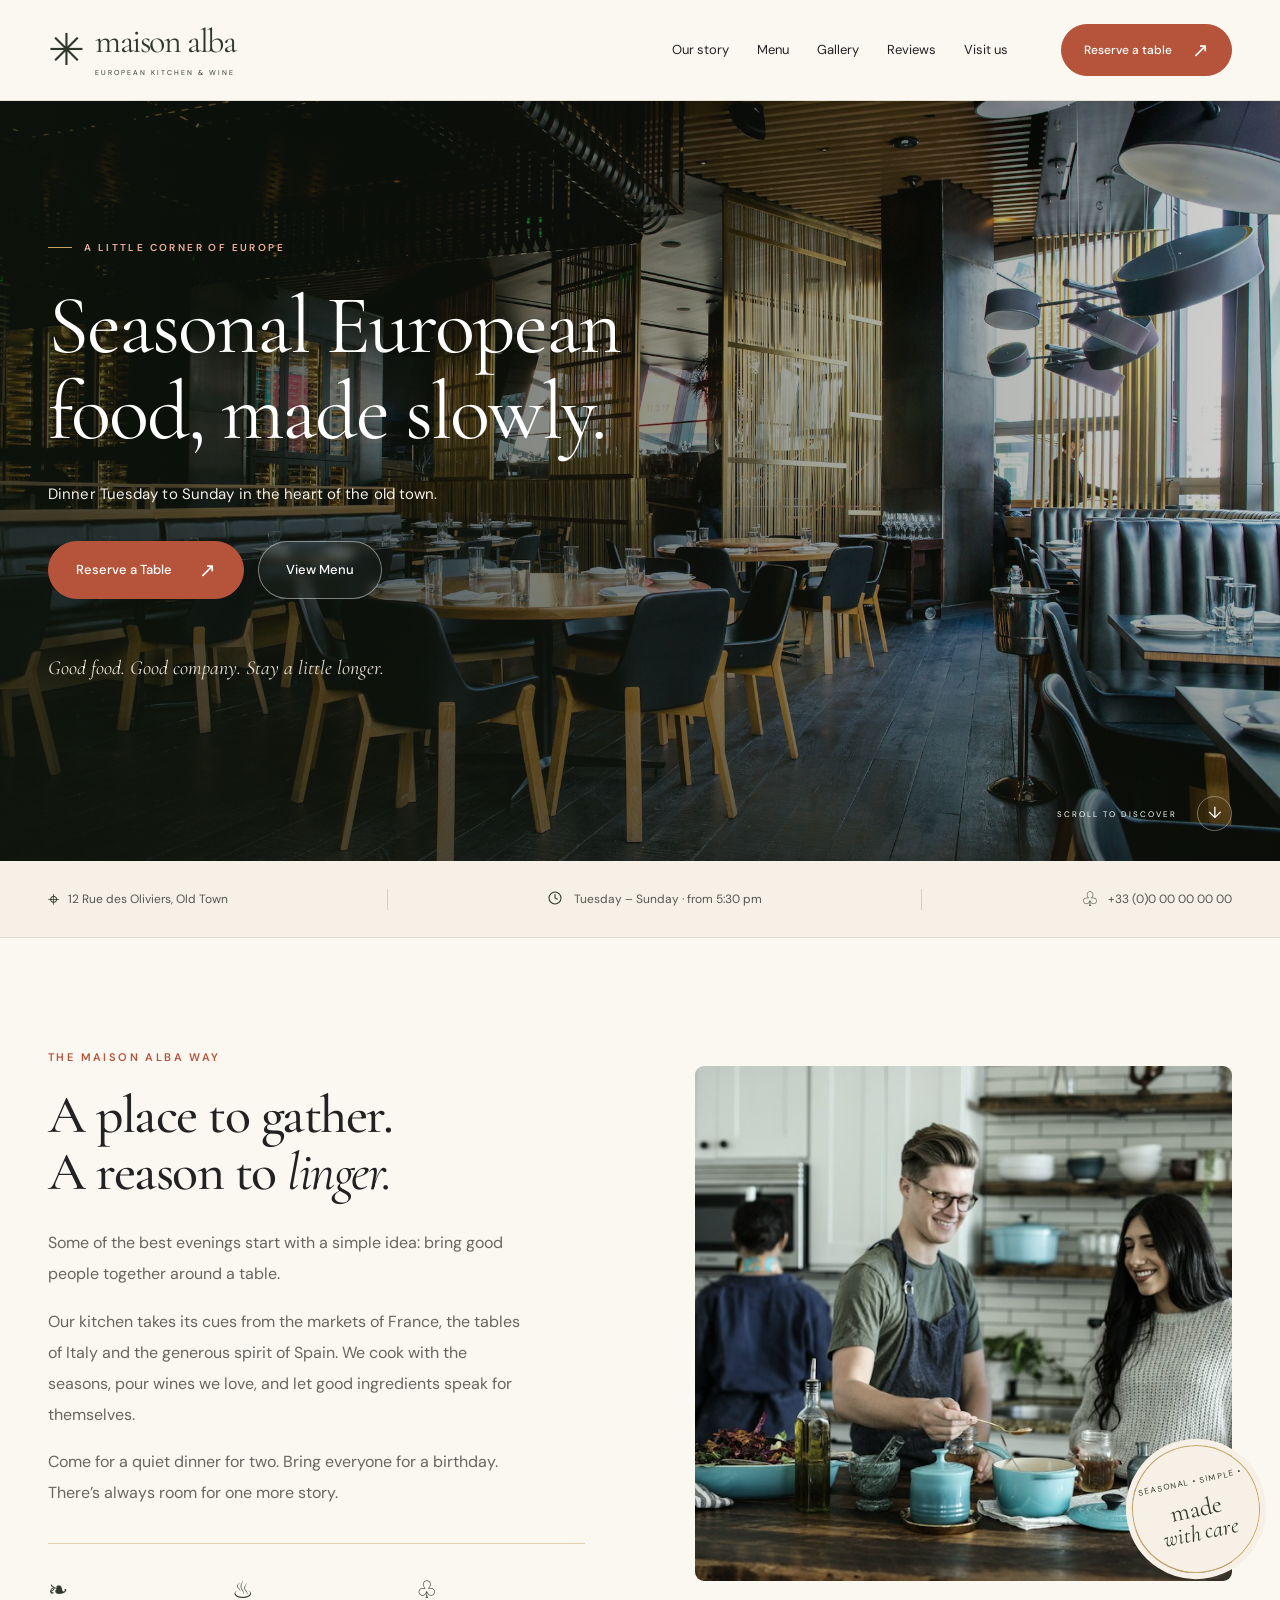
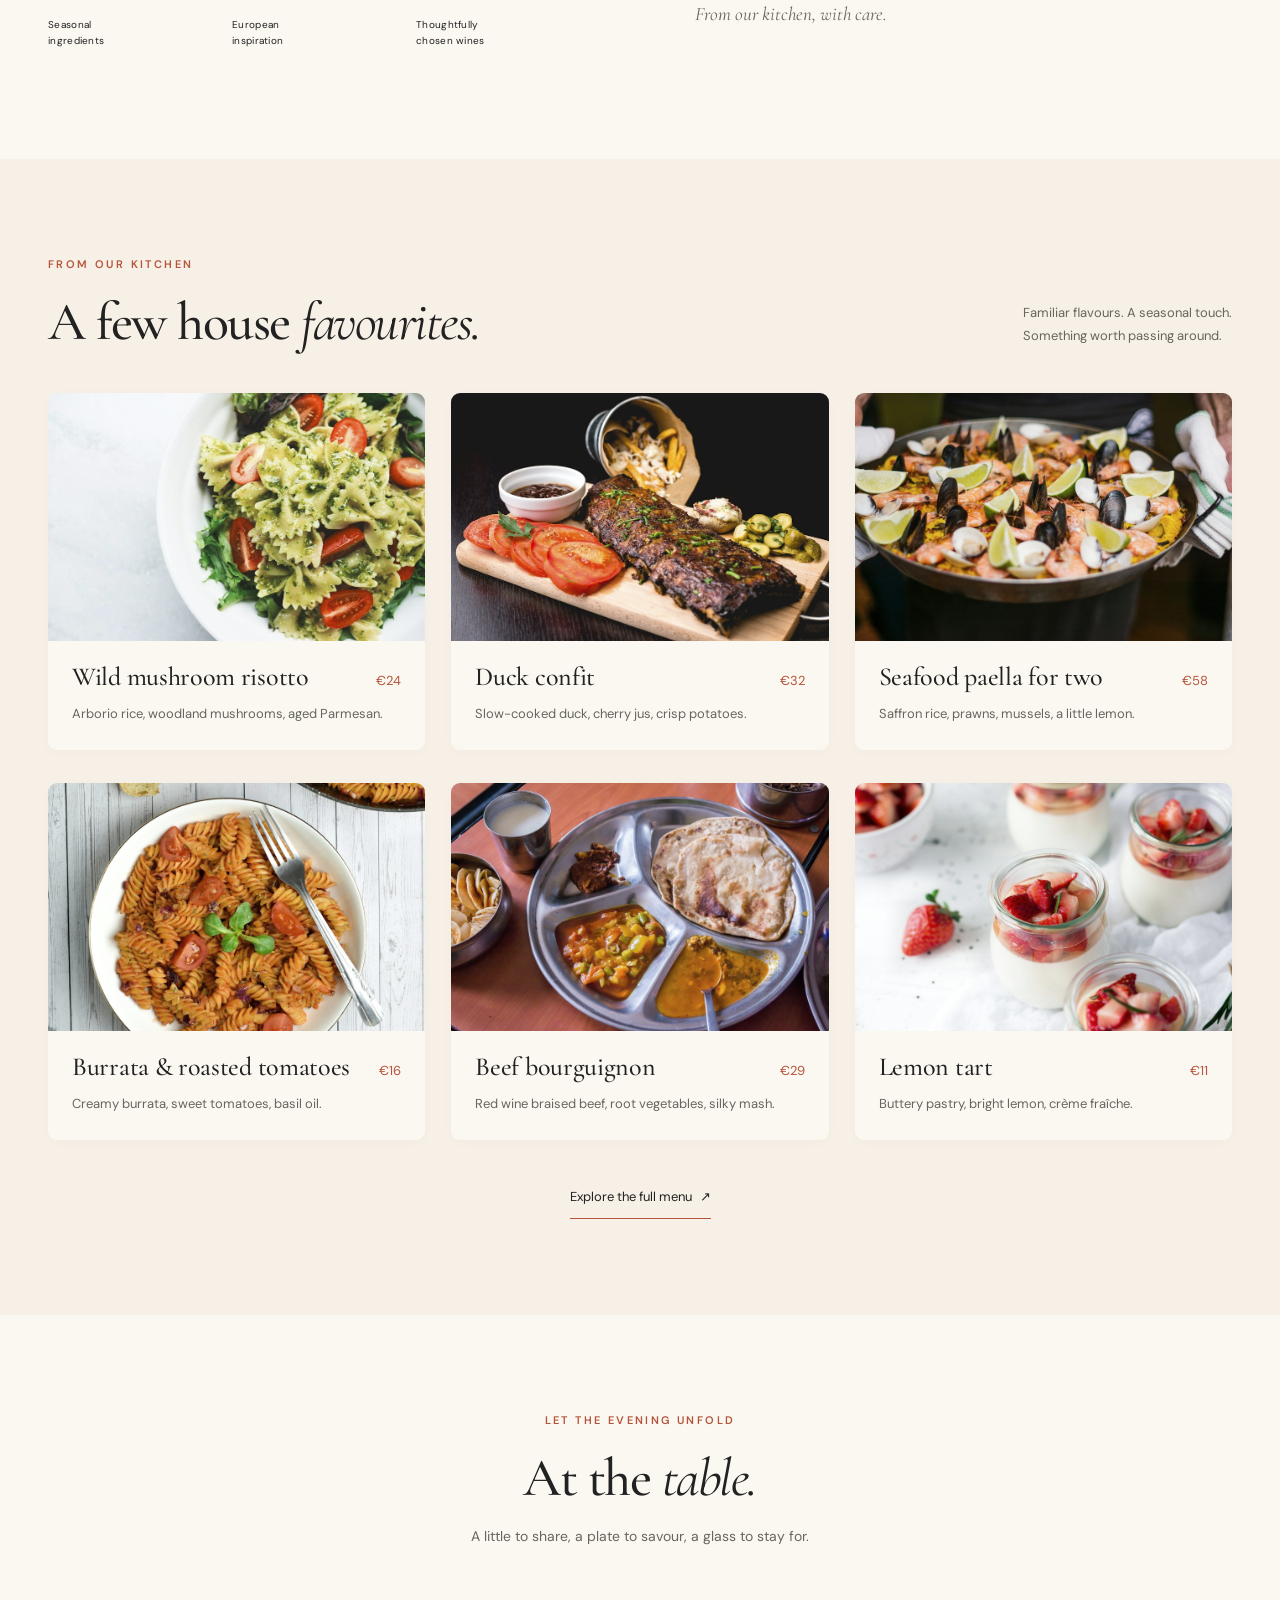
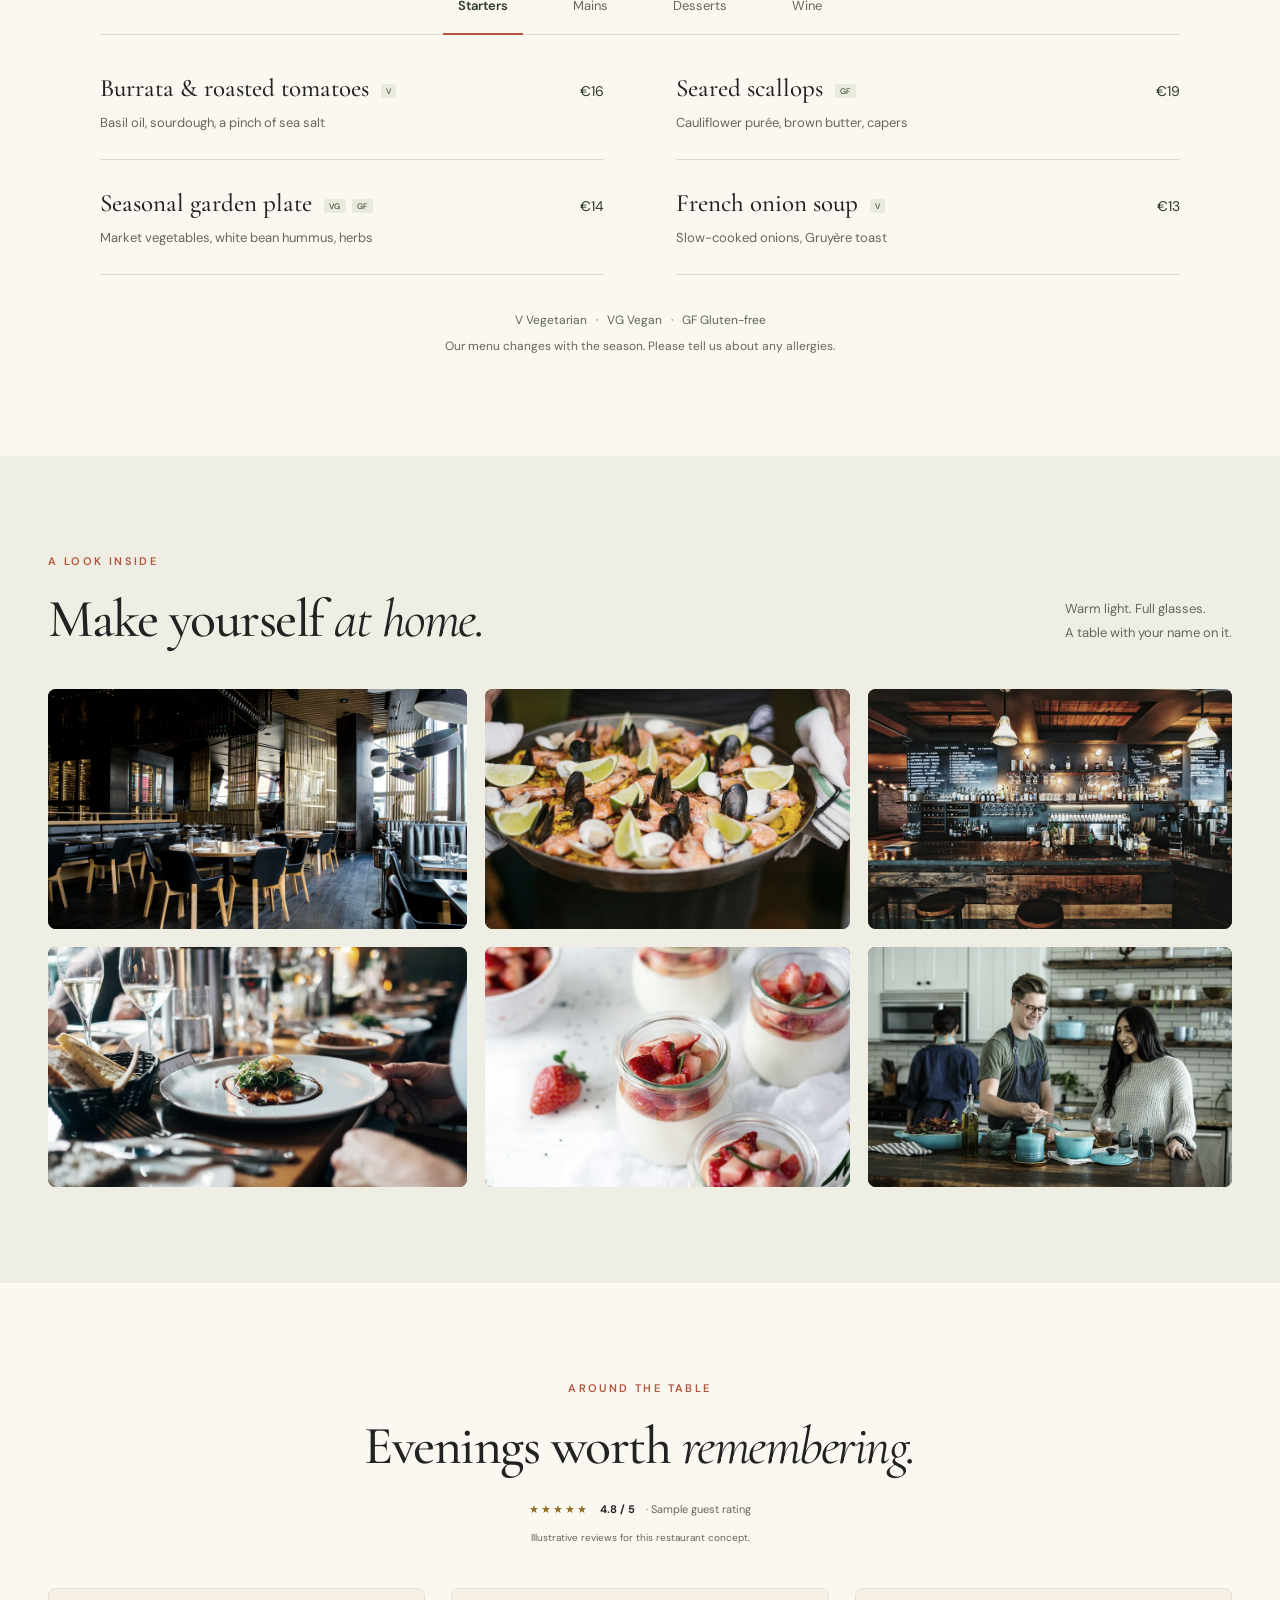
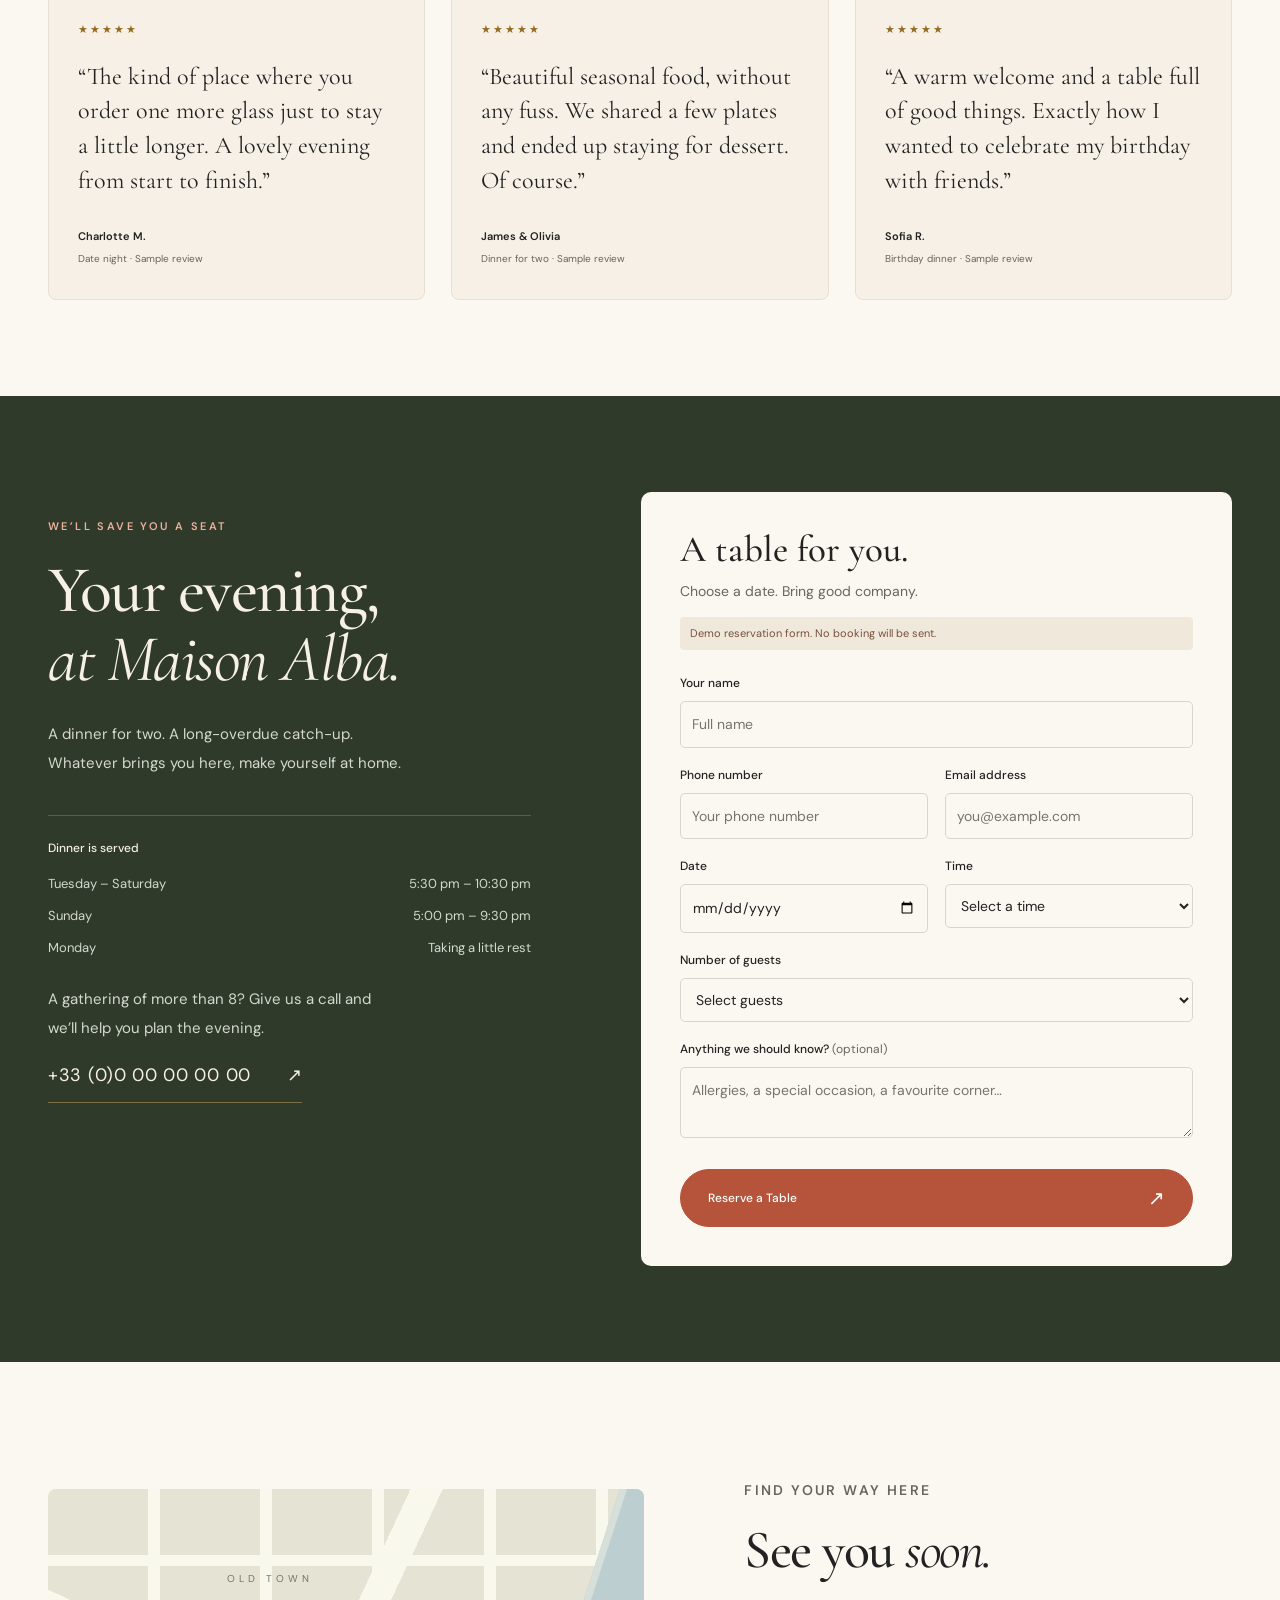
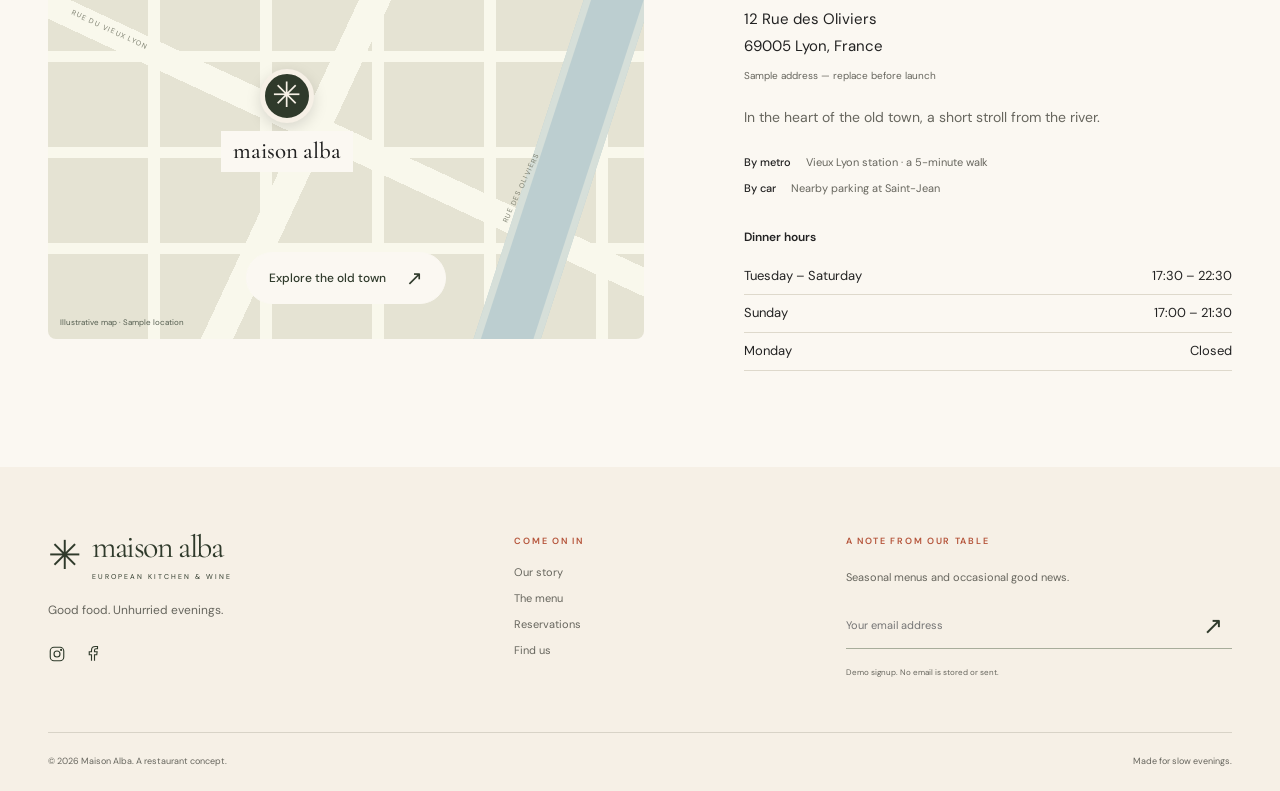
==== commit 0e45d803: "Update hero heading to Seasonal European food, made slowly." ====
--- a/code/index.html
+++ b/code/index.html
@@ -34,7 +34,7 @@
       <div class="hero-shade"></div>
       <div class="hero-content wrap">
         <p class="eyebrow light"><span></span> A LITTLE CORNER OF EUROPE</p>
-        <h1 id="hero-title">low-crafted seasonal European cuisine.</h1>
+        <h1 id="hero-title">Seasonal European food, made slowly.</h1>
         <p class="hero-subtitle">Dinner Tuesday to Sunday in the heart of the old town.</p>
         <div class="hero-buttons"><a class="button" href="#reserve">Reserve a Table <span aria-hidden="true">↗</span></a><a class="button button-outline" href="#menu">View Menu</a></div>
         <p class="hero-footnote">Good food. Good company. Stay a little longer.</p>
